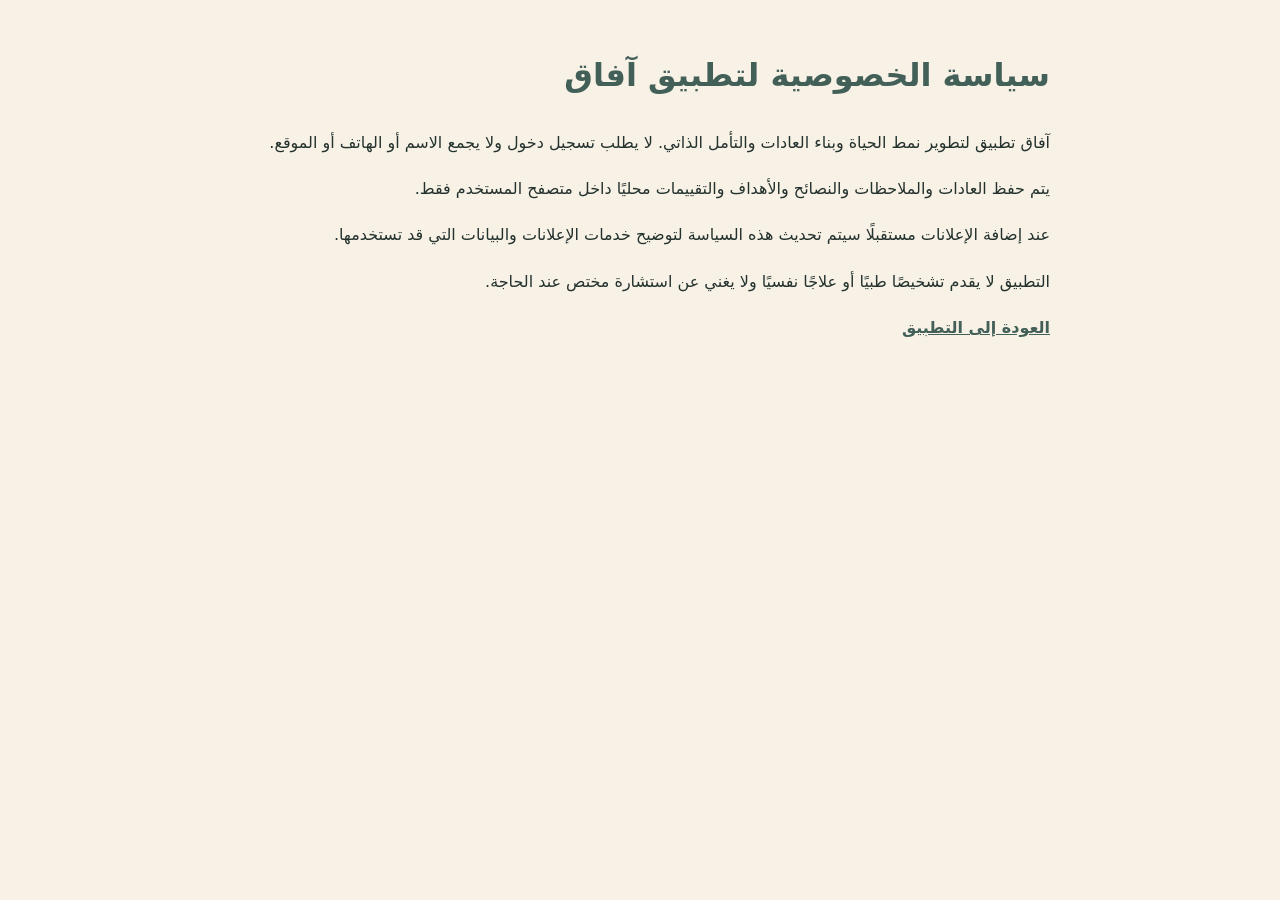
==== privacy.html @ 5fe6c56d "Add files via upload" ====
<!doctype html><html lang='ar' dir='rtl'><head><meta charset='utf-8'><meta name='viewport' content='width=device-width,initial-scale=1'><title>سياسة الخصوصية | آفاق</title><style>body{font-family:system-ui,Tahoma,Arial;background:#f7f1e6;color:#24322e;line-height:1.9;padding:24px;max-width:820px;margin:auto}h1{color:#425f58}a{color:#425f58;font-weight:900}</style></head><body><h1>سياسة الخصوصية لتطبيق آفاق</h1><p>آفاق تطبيق لتطوير نمط الحياة وبناء العادات والتأمل الذاتي. لا يطلب تسجيل دخول ولا يجمع الاسم أو الهاتف أو الموقع.</p><p>يتم حفظ العادات والملاحظات والنصائح والأهداف والتقييمات محليًا داخل متصفح المستخدم فقط.</p><p>عند إضافة الإعلانات مستقبلًا سيتم تحديث هذه السياسة لتوضيح خدمات الإعلانات والبيانات التي قد تستخدمها.</p><p>التطبيق لا يقدم تشخيصًا طبيًا أو علاجًا نفسيًا ولا يغني عن استشارة مختص عند الحاجة.</p><p><a href='index.html'>العودة إلى التطبيق</a></p></body></html>
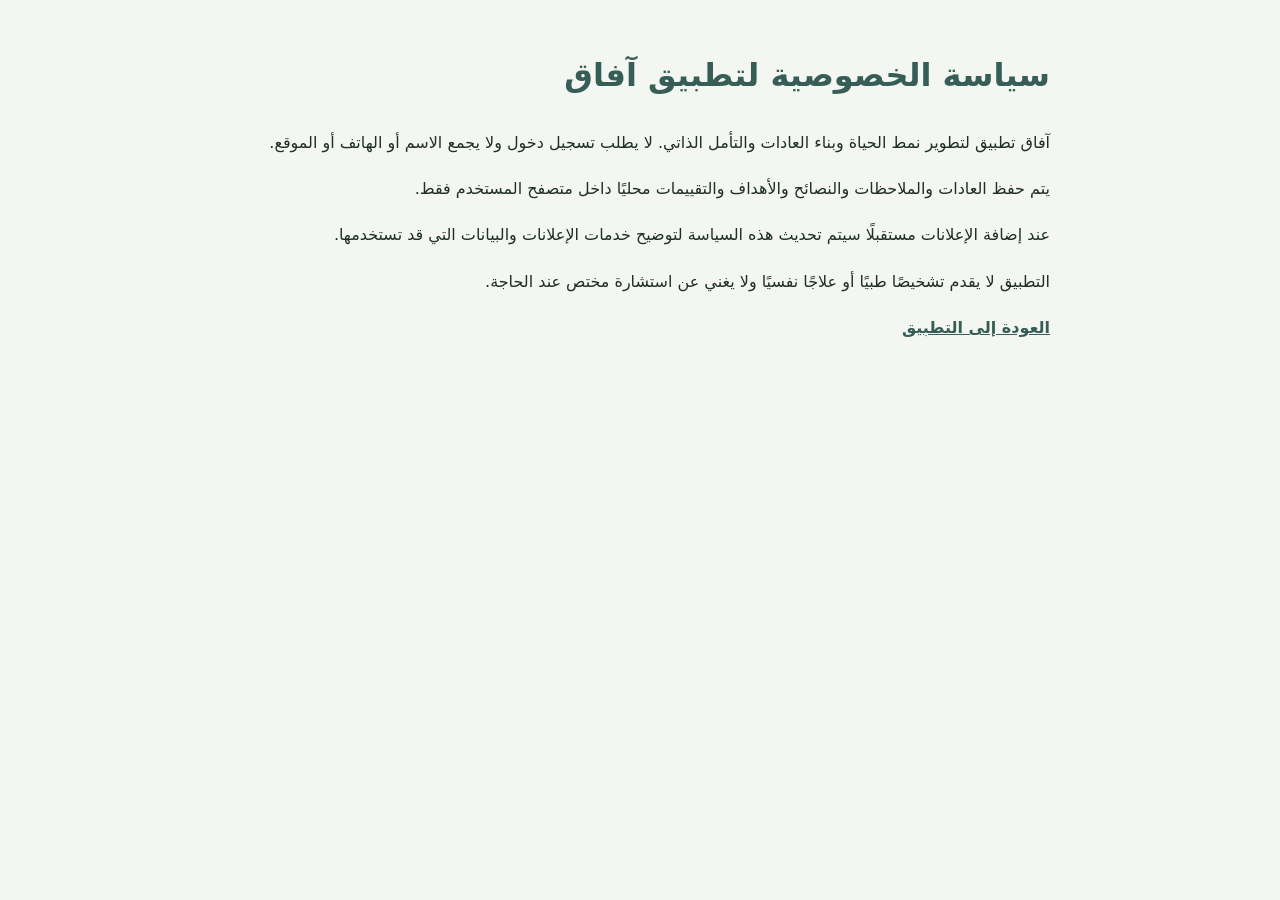
==== commit 8faa72ee: "Add files via upload" ====
--- a/privacy.html
+++ b/privacy.html
@@ -1 +1 @@
-<!doctype html><html lang='ar' dir='rtl'><head><meta charset='utf-8'><meta name='viewport' content='width=device-width,initial-scale=1'><title>سياسة الخصوصية | آفاق</title><style>body{font-family:system-ui,Tahoma,Arial;background:#f7f1e6;color:#24322e;line-height:1.9;padding:24px;max-width:820px;margin:auto}h1{color:#425f58}a{color:#425f58;font-weight:900}</style></head><body><h1>سياسة الخصوصية لتطبيق آفاق</h1><p>آفاق تطبيق لتطوير نمط الحياة وبناء العادات والتأمل الذاتي. لا يطلب تسجيل دخول ولا يجمع الاسم أو الهاتف أو الموقع.</p><p>يتم حفظ العادات والملاحظات والنصائح والأهداف والتقييمات محليًا داخل متصفح المستخدم فقط.</p><p>عند إضافة الإعلانات مستقبلًا سيتم تحديث هذه السياسة لتوضيح خدمات الإعلانات والبيانات التي قد تستخدمها.</p><p>التطبيق لا يقدم تشخيصًا طبيًا أو علاجًا نفسيًا ولا يغني عن استشارة مختص عند الحاجة.</p><p><a href='index.html'>العودة إلى التطبيق</a></p></body></html>+<!doctype html><html lang='ar' dir='rtl'><head><meta charset='utf-8'><meta name='viewport' content='width=device-width,initial-scale=1'><title>سياسة الخصوصية | آفاق</title><style>body{font-family:system-ui,Tahoma,Arial;background:#f4f6f1;color:#1f2e2a;line-height:1.9;padding:24px;max-width:820px;margin:auto}h1{color:#365e56}a{color:#365e56;font-weight:900}</style></head><body><h1>سياسة الخصوصية لتطبيق آفاق</h1><p>آفاق تطبيق لتطوير نمط الحياة وبناء العادات والتأمل الذاتي. لا يطلب تسجيل دخول ولا يجمع الاسم أو الهاتف أو الموقع.</p><p>يتم حفظ العادات والملاحظات والنصائح والأهداف والتقييمات محليًا داخل متصفح المستخدم فقط.</p><p>عند إضافة الإعلانات مستقبلًا سيتم تحديث هذه السياسة لتوضيح خدمات الإعلانات والبيانات التي قد تستخدمها.</p><p>التطبيق لا يقدم تشخيصًا طبيًا أو علاجًا نفسيًا ولا يغني عن استشارة مختص عند الحاجة.</p><p><a href='index.html'>العودة إلى التطبيق</a></p></body></html>
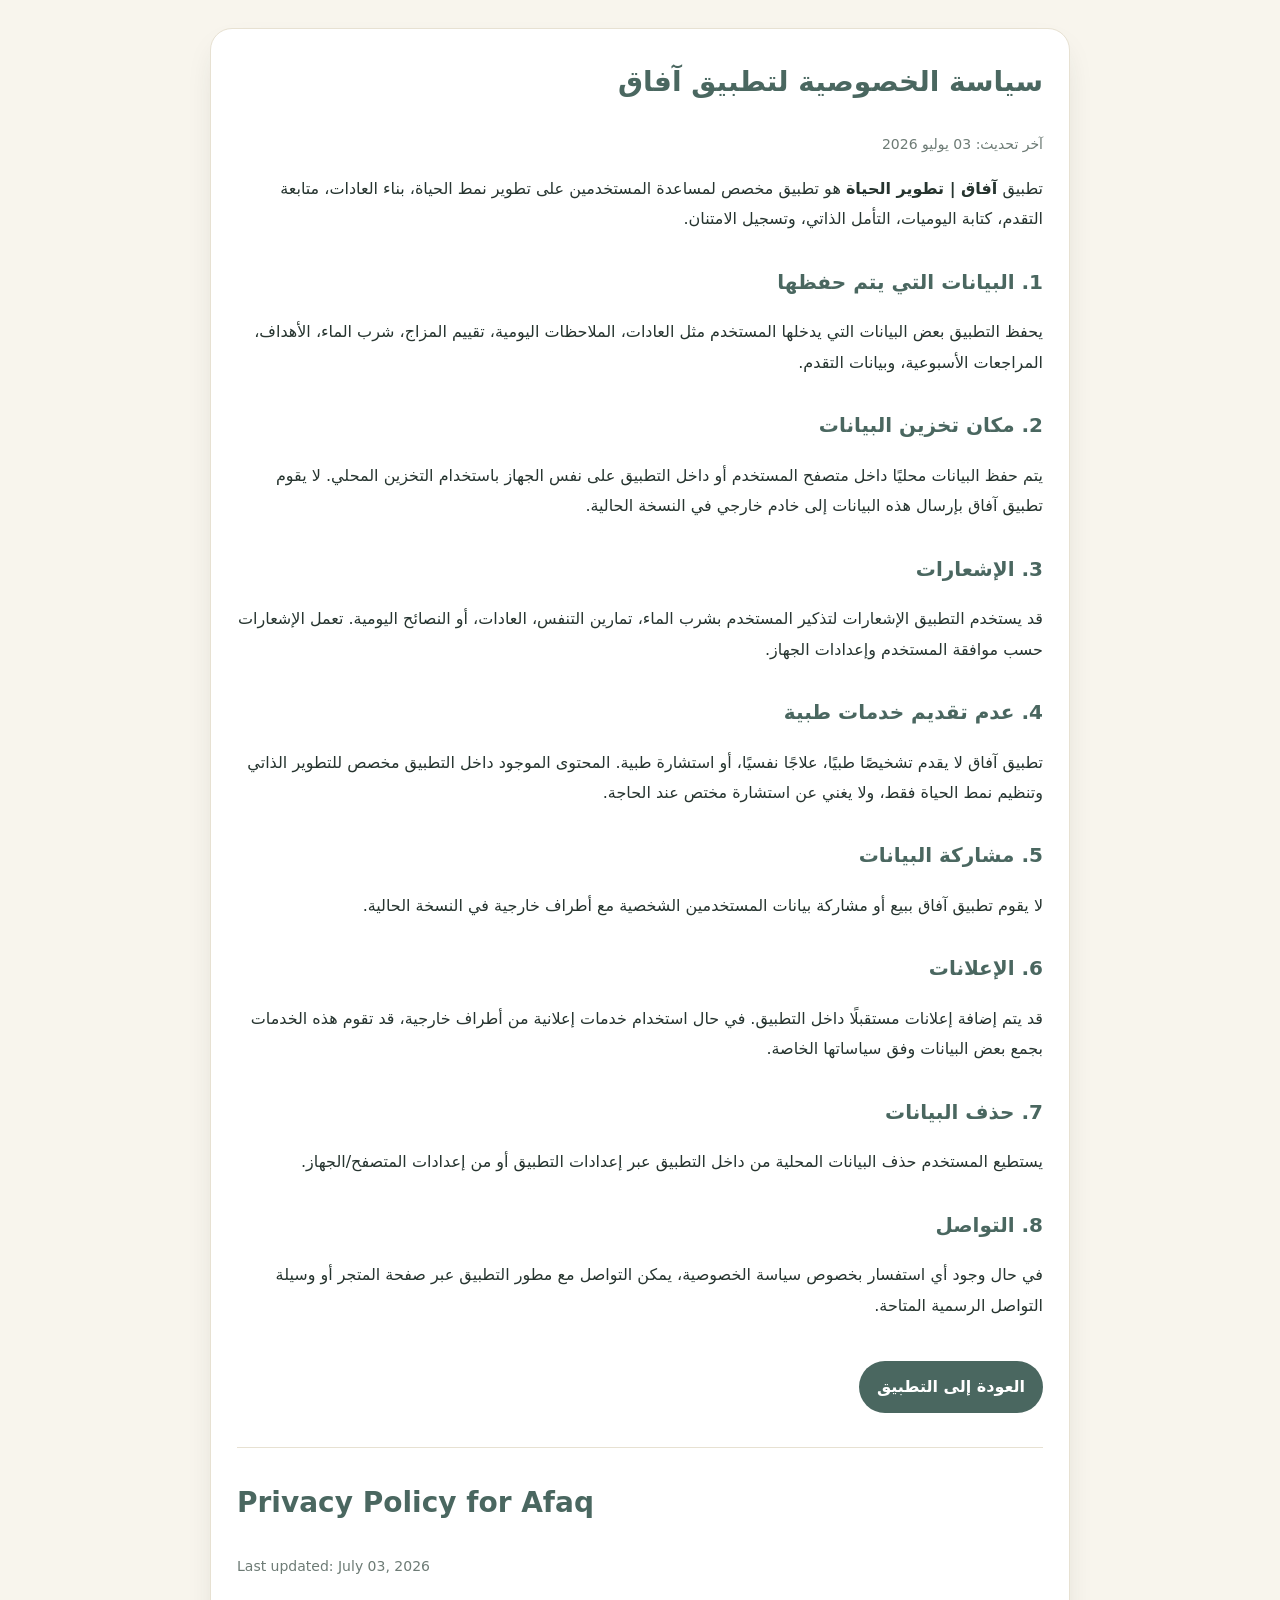
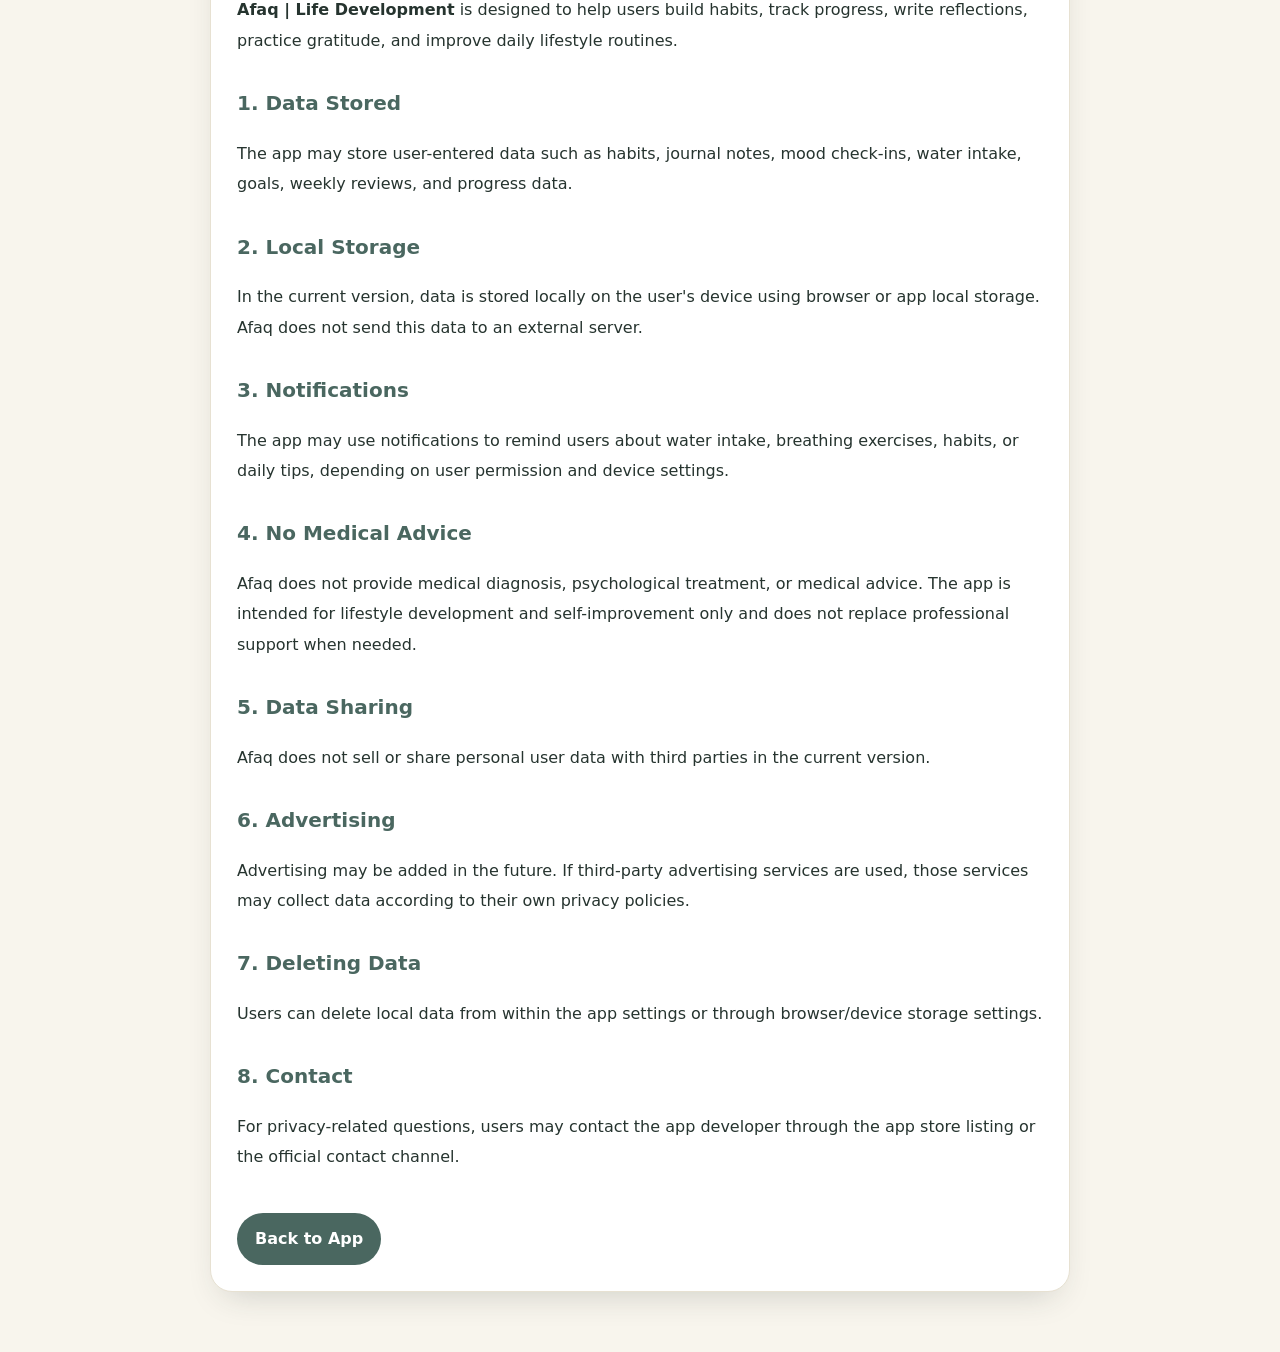
==== commit f12a6d90: "Revise privacy policy and improve layout Updated the privacy policy for the Afaq app, including new " ====
--- a/privacy.html
+++ b/privacy.html
@@ -1 +1,194 @@
-<!doctype html><html lang='ar' dir='rtl'><head><meta charset='utf-8'><meta name='viewport' content='width=device-width,initial-scale=1'><title>سياسة الخصوصية | آفاق</title><style>body{font-family:system-ui,Tahoma,Arial;background:#f4f6f1;color:#1f2e2a;line-height:1.9;padding:24px;max-width:820px;margin:auto}h1{color:#365e56}a{color:#365e56;font-weight:900}</style></head><body><h1>سياسة الخصوصية لتطبيق آفاق</h1><p>آفاق تطبيق لتطوير نمط الحياة وبناء العادات والتأمل الذاتي. لا يطلب تسجيل دخول ولا يجمع الاسم أو الهاتف أو الموقع.</p><p>يتم حفظ العادات والملاحظات والنصائح والأهداف والتقييمات محليًا داخل متصفح المستخدم فقط.</p><p>عند إضافة الإعلانات مستقبلًا سيتم تحديث هذه السياسة لتوضيح خدمات الإعلانات والبيانات التي قد تستخدمها.</p><p>التطبيق لا يقدم تشخيصًا طبيًا أو علاجًا نفسيًا ولا يغني عن استشارة مختص عند الحاجة.</p><p><a href='index.html'>العودة إلى التطبيق</a></p></body></html>+<!doctype html>
+<html lang="ar" dir="rtl">
+<head>
+  <meta charset="utf-8" />
+  <meta name="viewport" content="width=device-width,initial-scale=1" />
+  <title>سياسة الخصوصية | آفاق</title>
+  <meta name="description" content="سياسة الخصوصية لتطبيق آفاق | تطوير الحياة" />
+  <style>
+    body {
+      margin: 0;
+      font-family: system-ui, -apple-system, BlinkMacSystemFont, "Segoe UI", Tahoma, Arial, sans-serif;
+      background: #F8F5ED;
+      color: #26342F;
+      line-height: 1.9;
+    }
+
+    .wrap {
+      max-width: 860px;
+      margin: auto;
+      padding: 28px 18px 60px;
+    }
+
+    .card {
+      background: #ffffff;
+      border: 1px solid #E7E1D2;
+      border-radius: 22px;
+      padding: 26px;
+      box-shadow: 0 14px 34px -14px rgba(38,52,47,0.22);
+    }
+
+    h1 {
+      margin-top: 0;
+      color: #4A6760;
+      font-size: 28px;
+    }
+
+    h2 {
+      color: #4A6760;
+      font-size: 20px;
+      margin-top: 28px;
+    }
+
+    p, li {
+      font-size: 16px;
+    }
+
+    a {
+      color: #4A6760;
+      font-weight: 700;
+      text-decoration: none;
+    }
+
+    .muted {
+      color: #6D7B75;
+      font-size: 14px;
+    }
+
+    .lang-block {
+      margin-top: 34px;
+      border-top: 1px solid #E7E1D2;
+      padding-top: 28px;
+      direction: ltr;
+      text-align: left;
+    }
+
+    .back {
+      display: inline-block;
+      margin-top: 24px;
+      padding: 11px 18px;
+      border-radius: 999px;
+      background: #4A6760;
+      color: white;
+    }
+  </style>
+</head>
+
+<body>
+  <main class="wrap">
+    <section class="card">
+      <h1>سياسة الخصوصية لتطبيق آفاق</h1>
+      <p class="muted">آخر تحديث: 03 يوليو 2026</p>
+
+      <p>
+        تطبيق <strong>آفاق | تطوير الحياة</strong> هو تطبيق مخصص لمساعدة المستخدمين على تطوير نمط الحياة،
+        بناء العادات، متابعة التقدم، كتابة اليوميات، التأمل الذاتي، وتسجيل الامتنان.
+      </p>
+
+      <h2>1. البيانات التي يتم حفظها</h2>
+      <p>
+        يحفظ التطبيق بعض البيانات التي يدخلها المستخدم مثل العادات، الملاحظات اليومية، تقييم المزاج،
+        شرب الماء، الأهداف، المراجعات الأسبوعية، وبيانات التقدم.
+      </p>
+
+      <h2>2. مكان تخزين البيانات</h2>
+      <p>
+        يتم حفظ البيانات محليًا داخل متصفح المستخدم أو داخل التطبيق على نفس الجهاز باستخدام التخزين المحلي.
+        لا يقوم تطبيق آفاق بإرسال هذه البيانات إلى خادم خارجي في النسخة الحالية.
+      </p>
+
+      <h2>3. الإشعارات</h2>
+      <p>
+        قد يستخدم التطبيق الإشعارات لتذكير المستخدم بشرب الماء، تمارين التنفس، العادات، أو النصائح اليومية.
+        تعمل الإشعارات حسب موافقة المستخدم وإعدادات الجهاز.
+      </p>
+
+      <h2>4. عدم تقديم خدمات طبية</h2>
+      <p>
+        تطبيق آفاق لا يقدم تشخيصًا طبيًا، علاجًا نفسيًا، أو استشارة طبية. المحتوى الموجود داخل التطبيق
+        مخصص للتطوير الذاتي وتنظيم نمط الحياة فقط، ولا يغني عن استشارة مختص عند الحاجة.
+      </p>
+
+      <h2>5. مشاركة البيانات</h2>
+      <p>
+        لا يقوم تطبيق آفاق ببيع أو مشاركة بيانات المستخدمين الشخصية مع أطراف خارجية في النسخة الحالية.
+      </p>
+
+      <h2>6. الإعلانات</h2>
+      <p>
+        قد يتم إضافة إعلانات مستقبلًا داخل التطبيق. في حال استخدام خدمات إعلانية من أطراف خارجية،
+        قد تقوم هذه الخدمات بجمع بعض البيانات وفق سياساتها الخاصة.
+      </p>
+
+      <h2>7. حذف البيانات</h2>
+      <p>
+        يستطيع المستخدم حذف البيانات المحلية من داخل التطبيق عبر إعدادات التطبيق أو من إعدادات المتصفح/الجهاز.
+      </p>
+
+      <h2>8. التواصل</h2>
+      <p>
+        في حال وجود أي استفسار بخصوص سياسة الخصوصية، يمكن التواصل مع مطور التطبيق عبر صفحة المتجر أو وسيلة التواصل الرسمية المتاحة.
+      </p>
+
+      <a class="back" href="index.html">العودة إلى التطبيق</a>
+
+      <div class="lang-block">
+        <h1>Privacy Policy for Afaq</h1>
+        <p class="muted">Last updated: July 03, 2026</p>
+
+        <p>
+          <strong>Afaq | Life Development</strong> is designed to help users build habits, track progress,
+          write reflections, practice gratitude, and improve daily lifestyle routines.
+        </p>
+
+        <h2>1. Data Stored</h2>
+        <p>
+          The app may store user-entered data such as habits, journal notes, mood check-ins, water intake,
+          goals, weekly reviews, and progress data.
+        </p>
+
+        <h2>2. Local Storage</h2>
+        <p>
+          In the current version, data is stored locally on the user's device using browser or app local storage.
+          Afaq does not send this data to an external server.
+        </p>
+
+        <h2>3. Notifications</h2>
+        <p>
+          The app may use notifications to remind users about water intake, breathing exercises, habits,
+          or daily tips, depending on user permission and device settings.
+        </p>
+
+        <h2>4. No Medical Advice</h2>
+        <p>
+          Afaq does not provide medical diagnosis, psychological treatment, or medical advice. The app is intended
+          for lifestyle development and self-improvement only and does not replace professional support when needed.
+        </p>
+
+        <h2>5. Data Sharing</h2>
+        <p>
+          Afaq does not sell or share personal user data with third parties in the current version.
+        </p>
+
+        <h2>6. Advertising</h2>
+        <p>
+          Advertising may be added in the future. If third-party advertising services are used, those services may
+          collect data according to their own privacy policies.
+        </p>
+
+        <h2>7. Deleting Data</h2>
+        <p>
+          Users can delete local data from within the app settings or through browser/device storage settings.
+        </p>
+
+        <h2>8. Contact</h2>
+        <p>
+          For privacy-related questions, users may contact the app developer through the app store listing or the official contact channel.
+        </p>
+
+        <a class="back" href="index.html">Back to App</a>
+      </div>
+    </section>
+  </main>
+</body>
+</html>
